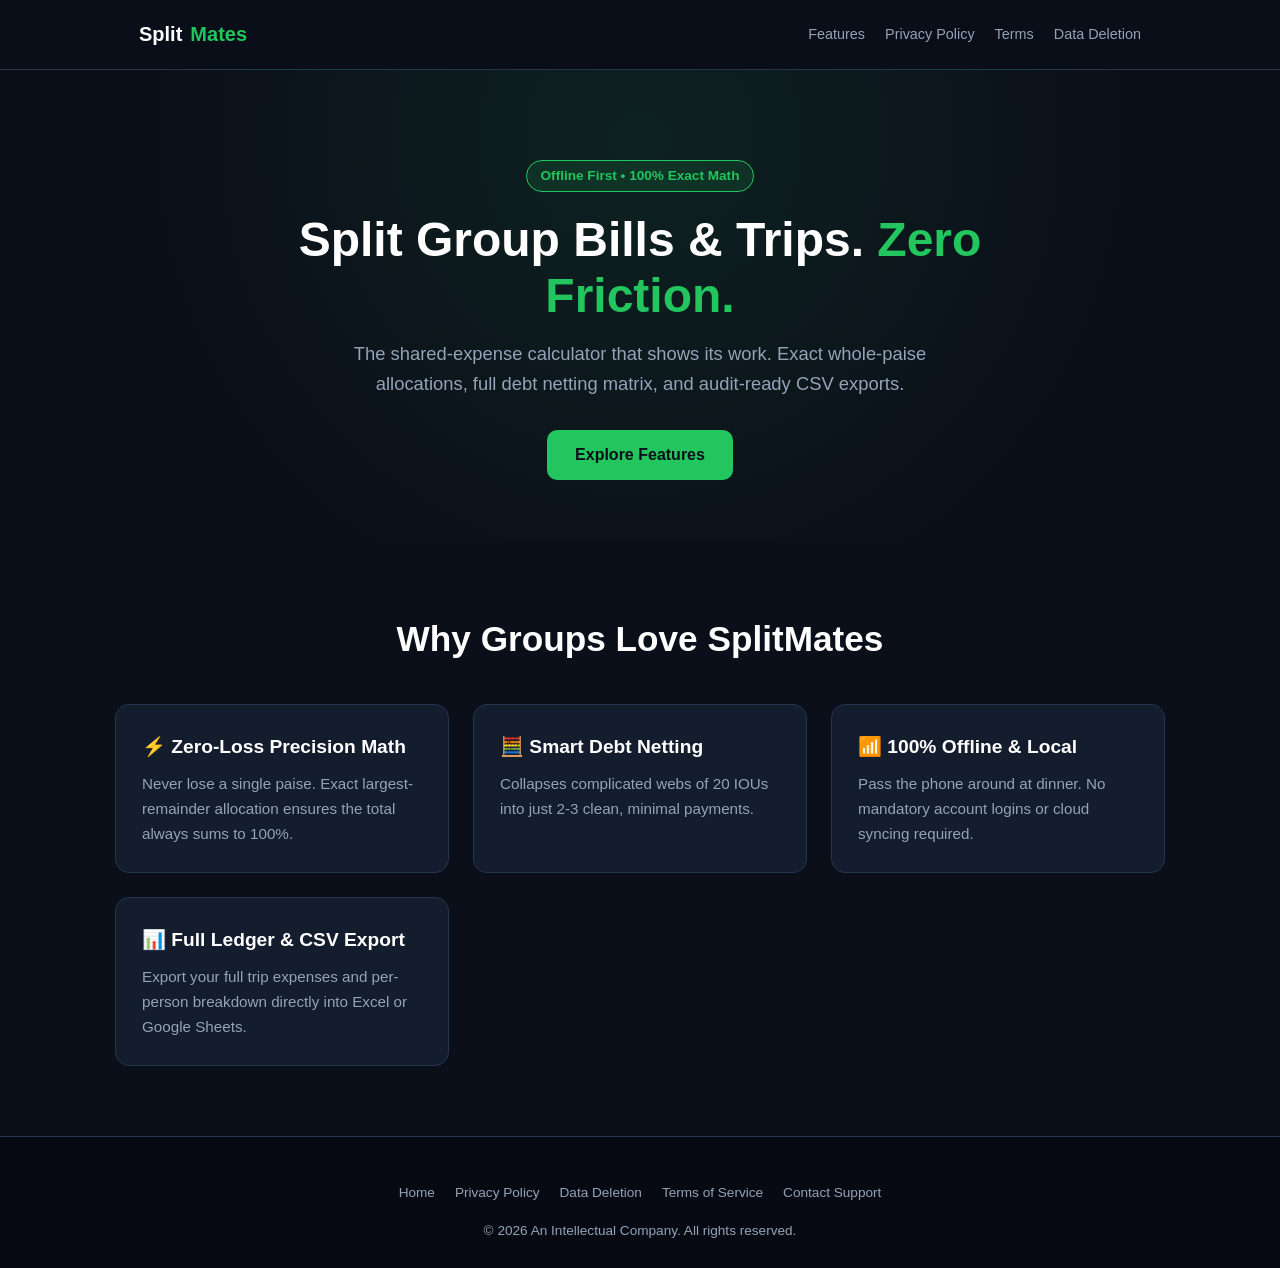
==== index.html @ d46dd81c "feat: complete SplitMates website, privacy policy, and data deletion portal" ====
﻿<!DOCTYPE html>
<html lang="en">
<head>
  <meta charset="UTF-8">
  <meta name="viewport" content="width=device-width, initial-scale=1.0">
  <title>SplitMates: Group Bill & Expense Splitter</title>
  <link rel="icon" type="image/png" href="favicon.png">
  <link rel="stylesheet" href="styles.css">
</head>
<body>
  <header class="navbar">
    <div class="nav-container">
      <a href="index.html" class="brand">Split<span>Mates</span></a>
      <nav class="nav-links">
        <a href="#features">Features</a>
        <a href="privacy.html">Privacy Policy</a>
        <a href="terms.html">Terms</a>
        <a href="delete-account.html">Data Deletion</a>
      </nav>
    </div>
  </header>

  <section class="hero">
    <div class="container">
      <div class="badge">Offline First &bull; 100% Exact Math</div>
      <h1>Split Group Bills & Trips. <span>Zero Friction.</span></h1>
      <p>The shared-expense calculator that shows its work. Exact whole-paise allocations, full debt netting matrix, and audit-ready CSV exports.</p>
      <a href="#features" class="btn">Explore Features</a>
    </div>
  </section>

  <section id="features" class="container section-padding">
    <h2 style="text-align: center; color: var(--heading); font-size: 2.2rem; margin-bottom: 10px;">Why Groups Love SplitMates</h2>
    <div class="features-grid">
      <div class="card">
        <h3>⚡ Zero-Loss Precision Math</h3>
        <p>Never lose a single paise. Exact largest-remainder allocation ensures the total always sums to 100%.</p>
      </div>
      <div class="card">
        <h3>🧮 Smart Debt Netting</h3>
        <p>Collapses complicated webs of 20 IOUs into just 2-3 clean, minimal payments.</p>
      </div>
      <div class="card">
        <h3>📶 100% Offline & Local</h3>
        <p>Pass the phone around at dinner. No mandatory account logins or cloud syncing required.</p>
      </div>
      <div class="card">
        <h3>📊 Full Ledger & CSV Export</h3>
        <p>Export your full trip expenses and per-person breakdown directly into Excel or Google Sheets.</p>
      </div>
    </div>
  </section>

  <footer class="footer">
    <div class="footer-links">
      <a href="index.html">Home</a>
      <a href="privacy.html">Privacy Policy</a>
      <a href="delete-account.html">Data Deletion</a>
      <a href="terms.html">Terms of Service</a>
      <a href="mailto:anintellectualcompany.contact@gmail.com">Contact Support</a>
    </div>
    &copy; 2026 An Intellectual Company. All rights reserved.
  </footer>
</body>
</html>
---- styles.css ----
﻿:root {
  --bg: #0b0f19;
  --bg-card: #131d2e;
  --bg-card-hover: #1b283f;
  --border: #243550;
  --text: #e2e8f0;
  --text-muted: #94a3b8;
  --heading: #ffffff;
  --accent-green: #22c55e;
  --accent-cyan: #38bdf8;
  --accent-coral: #fb7185;
}
* { box-sizing: border-box; margin: 0; padding: 0; }
body { font-family: 'Inter', -apple-system, sans-serif; background: var(--bg); color: var(--text); line-height: 1.65; }
.container { max-width: 1050px; margin: 0 auto; padding: 0 24px; }
.navbar { position: sticky; top: 0; background: rgba(11, 15, 25, 0.9); backdrop-filter: blur(12px); border-bottom: 1px solid var(--border); padding: 18px 0; z-index: 10; }
.nav-container { max-width: 1050px; margin: 0 auto; padding: 0 24px; display: flex; justify-content: space-between; align-items: center; }
.brand { color: var(--heading); font-size: 1.25rem; font-weight: 800; text-decoration: none; display: flex; align-items: center; gap: 8px; }
.brand span { color: var(--accent-green); }
.nav-links { display: flex; gap: 20px; }
.nav-links a { color: var(--text-muted); text-decoration: none; font-size: 0.9rem; font-weight: 500; }
.nav-links a:hover, .nav-links a.active { color: var(--accent-green); }
.hero { padding: 90px 0 60px; text-align: center; background: radial-gradient(circle at 50% 15%, rgba(34, 197, 94, 0.1) 0%, transparent 65%); }
.badge { display: inline-block; background: rgba(34, 197, 94, 0.12); border: 1px solid var(--accent-green); color: var(--accent-green); padding: 4px 14px; border-radius: 999px; font-size: 0.85rem; font-weight: 700; margin-bottom: 20px; }
.hero h1 { font-size: 3rem; color: var(--heading); font-weight: 900; line-height: 1.15; max-width: 800px; margin: 0 auto 16px; }
.hero h1 span { color: var(--accent-green); }
.hero p { font-size: 1.15rem; color: var(--text-muted); max-width: 650px; margin: 0 auto 30px; }
.btn { display: inline-block; background: var(--accent-green); color: #0b0f19; padding: 12px 28px; border-radius: 10px; font-weight: 700; text-decoration: none; transition: 0.2s; }
.btn:hover { background: #4ade80; transform: translateY(-2px); }
.section-padding { padding: 70px 0; }
.features-grid { display: grid; grid-template-columns: repeat(auto-fit, minmax(280px, 1fr)); gap: 24px; margin-top: 36px; }
.card { background: var(--bg-card); border: 1px solid var(--border); border-radius: 14px; padding: 26px; }
.card h3 { color: var(--heading); margin-bottom: 8px; font-size: 1.2rem; }
.card p { color: var(--text-muted); font-size: 0.95rem; }
.policy-box { background: var(--bg-card); border: 1px solid var(--border); border-radius: 16px; padding: 40px; margin: 40px 0 80px; }
.policy-header { border-bottom: 1px solid var(--border); padding-bottom: 20px; margin-bottom: 24px; }
.policy-header h1 { font-size: 2.2rem; color: var(--heading); margin-top: 8px; }
.policy-meta { font-size: 0.88rem; color: var(--text-muted); }
.policy-content h2 { font-size: 1.35rem; color: var(--heading); margin: 28px 0 10px; border-bottom: 1px solid var(--border); padding-bottom: 6px; }
.policy-content p { margin-bottom: 12px; color: var(--text); }
.policy-content ul { padding-left: 20px; margin-bottom: 14px; }
.policy-content li { margin-bottom: 6px; }
.inner-card { background: #0c1424; border-left: 4px solid var(--accent-green); padding: 18px; margin: 18px 0; border-radius: 6px; }
.footer { background: #070a12; border-top: 1px solid var(--border); padding: 45px 0 25px; text-align: center; font-size: 0.85rem; color: var(--text-muted); }
.footer-links { display: flex; gap: 20px; justify-content: center; margin-bottom: 16px; }
.footer-links a { color: var(--text-muted); text-decoration: none; }
.footer-links a:hover { color: var(--accent-green); }
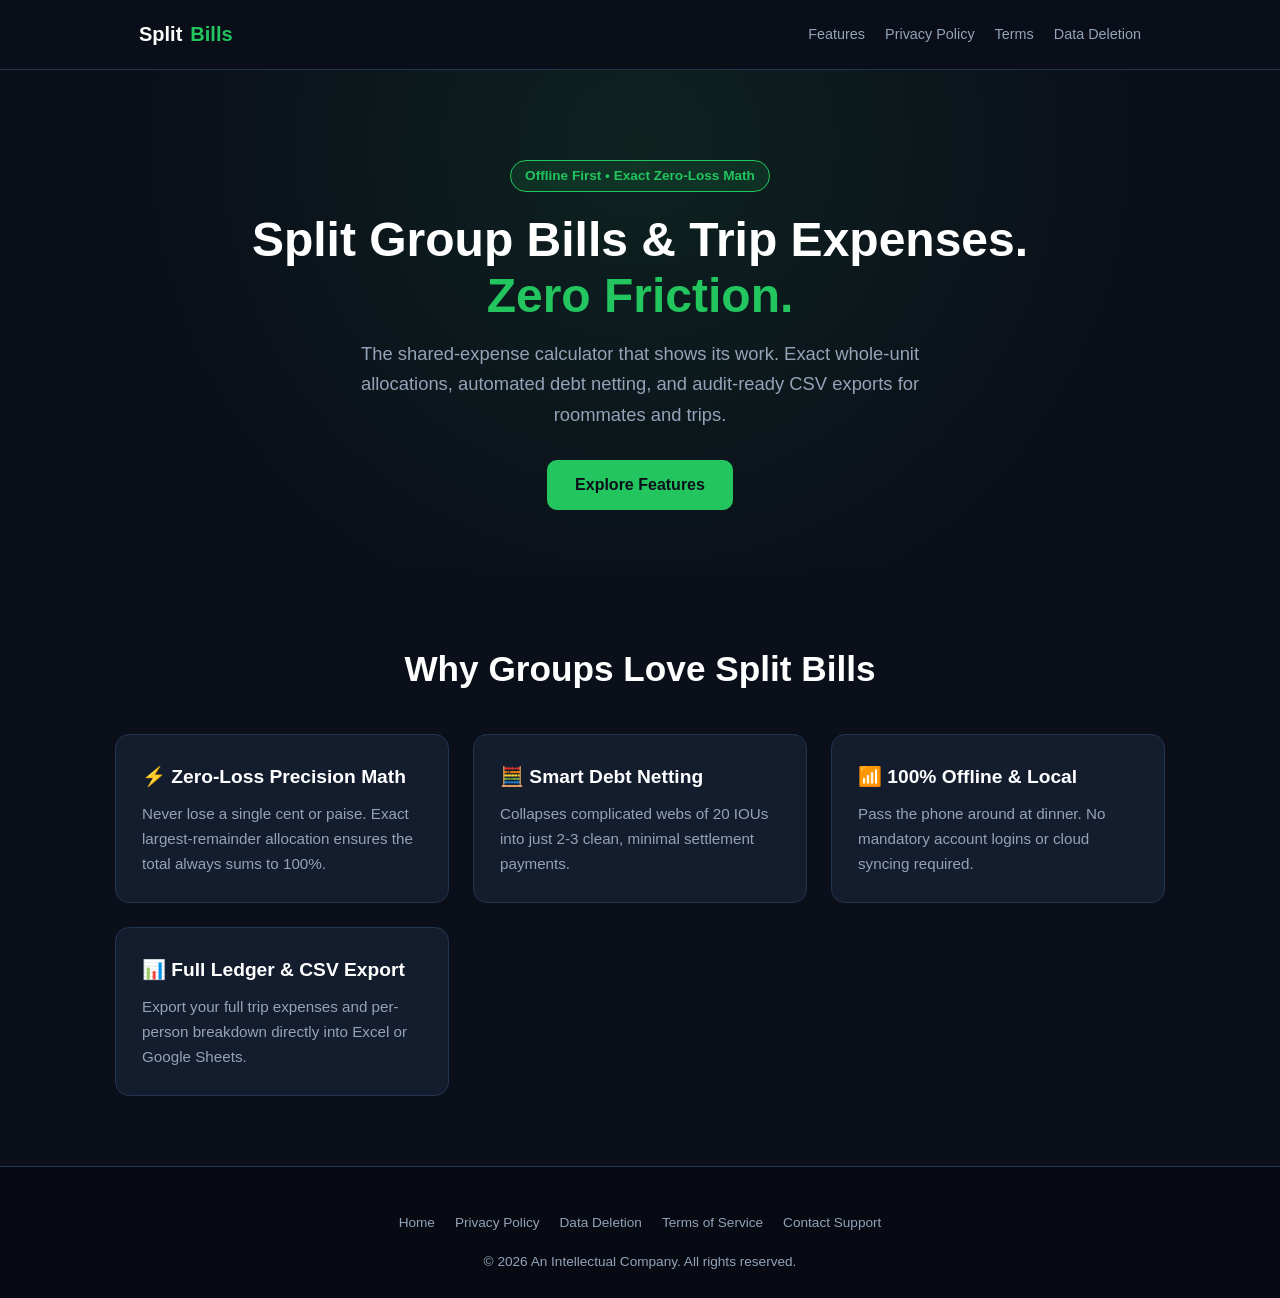
==== commit 2b540161: "feat: rebrand website and privacy policy to Split Bills: Group Expenses" ====
--- a/index.html
+++ b/index.html
@@ -3,14 +3,14 @@
 <head>
   <meta charset="UTF-8">
   <meta name="viewport" content="width=device-width, initial-scale=1.0">
-  <title>SplitMates: Group Bill & Expense Splitter</title>
+  <title>Split Bills: Group Expenses | Official Android App</title>
   <link rel="icon" type="image/png" href="favicon.png">
   <link rel="stylesheet" href="styles.css">
 </head>
 <body>
   <header class="navbar">
     <div class="nav-container">
-      <a href="index.html" class="brand">Split<span>Mates</span></a>
+      <a href="index.html" class="brand">Split<span>Bills</span></a>
       <nav class="nav-links">
         <a href="#features">Features</a>
         <a href="privacy.html">Privacy Policy</a>
@@ -22,23 +22,23 @@
 
   <section class="hero">
     <div class="container">
-      <div class="badge">Offline First &bull; 100% Exact Math</div>
-      <h1>Split Group Bills & Trips. <span>Zero Friction.</span></h1>
-      <p>The shared-expense calculator that shows its work. Exact whole-paise allocations, full debt netting matrix, and audit-ready CSV exports.</p>
+      <div class="badge">Offline First &bull; Exact Zero-Loss Math</div>
+      <h1>Split Group Bills & Trip Expenses. <span>Zero Friction.</span></h1>
+      <p>The shared-expense calculator that shows its work. Exact whole-unit allocations, automated debt netting, and audit-ready CSV exports for roommates and trips.</p>
       <a href="#features" class="btn">Explore Features</a>
     </div>
   </section>
 
   <section id="features" class="container section-padding">
-    <h2 style="text-align: center; color: var(--heading); font-size: 2.2rem; margin-bottom: 10px;">Why Groups Love SplitMates</h2>
+    <h2 style="text-align: center; color: var(--heading); font-size: 2.2rem; margin-bottom: 10px;">Why Groups Love Split Bills</h2>
     <div class="features-grid">
       <div class="card">
         <h3>⚡ Zero-Loss Precision Math</h3>
-        <p>Never lose a single paise. Exact largest-remainder allocation ensures the total always sums to 100%.</p>
+        <p>Never lose a single cent or paise. Exact largest-remainder allocation ensures the total always sums to 100%.</p>
       </div>
       <div class="card">
         <h3>🧮 Smart Debt Netting</h3>
-        <p>Collapses complicated webs of 20 IOUs into just 2-3 clean, minimal payments.</p>
+        <p>Collapses complicated webs of 20 IOUs into just 2-3 clean, minimal settlement payments.</p>
       </div>
       <div class="card">
         <h3>📶 100% Offline & Local</h3>
